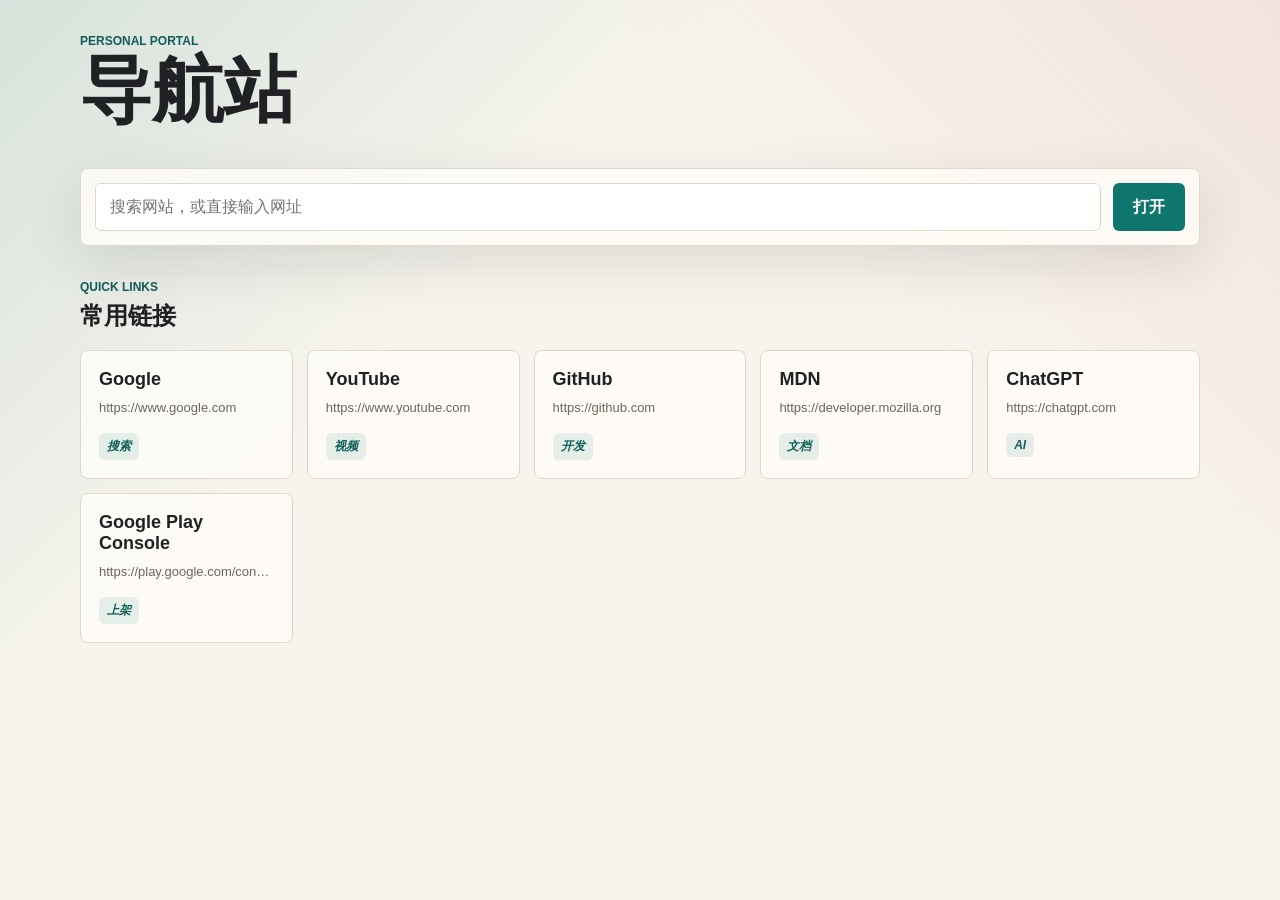
==== index.html @ 565649db "Add files via upload" ====
<!doctype html>
<html lang="zh-CN">
  <head>
    <meta charset="utf-8" />
    <meta name="viewport" content="width=device-width, initial-scale=1" />
    <title>导航站</title>
    <link rel="stylesheet" href="styles.css" />
  </head>
  <body>
    <main class="shell">
      <header class="topbar">
        <div>
          <p class="eyebrow">Personal Portal</p>
          <h1>导航站</h1>
        </div>
      </header>

      <section class="search-panel" aria-label="搜索">
        <form id="searchForm" class="search-form">
          <input
            id="searchInput"
            type="search"
            placeholder="搜索网站，或直接输入网址"
            autocomplete="off"
          />
          <button type="submit">打开</button>
        </form>
      </section>

      <section class="section-head">
        <div>
          <p class="eyebrow">Quick Links</p>
          <h2>常用链接</h2>
        </div>
        <button id="addLinkButton" class="admin-only" type="button">添加链接</button>
      </section>

      <section id="linkGrid" class="link-grid" aria-live="polite"></section>
    </main>

    <div id="modalBackdrop" class="modal-backdrop" hidden>
      <section class="modal" role="dialog" aria-modal="true" aria-labelledby="modalTitle">
        <button class="close-button" id="closeModal" type="button" aria-label="关闭">×</button>

        <form id="loginForm" class="modal-view">
          <h2 id="modalTitle">管理登录</h2>
          <p>登录后可添加或删除导航链接。</p>
          <label>
            管理密码
            <input id="passwordInput" type="password" autocomplete="current-password" />
          </label>
          <button type="submit">登录</button>
          <small id="loginHint">默认密码：admin123</small>
        </form>

        <form id="linkForm" class="modal-view" hidden>
          <h2>添加链接</h2>
          <label>
            名称
            <input id="linkName" type="text" placeholder="例如：Google" maxlength="24" />
          </label>
          <label>
            网址
            <input id="linkUrl" type="url" placeholder="https://example.com" />
          </label>
          <label>
            分类
            <input id="linkCategory" type="text" placeholder="工具 / 学习 / 工作" maxlength="18" />
          </label>
          <button type="submit">保存链接</button>
        </form>
      </section>
    </div>

    <script src="script.js"></script>
  </body>
</html>
---- styles.css ----
:root {
  color-scheme: light;
  --bg: #f7f4ed;
  --paper: #fffdf8;
  --ink: #202124;
  --muted: #6a665f;
  --line: #ded8cb;
  --accent: #0f766e;
  --accent-strong: #115e59;
  --warn: #b42318;
  --shadow: 0 18px 55px rgba(32, 33, 36, 0.12);
}

* {
  box-sizing: border-box;
}

body {
  margin: 0;
  min-height: 100vh;
  color: var(--ink);
  font-family: "Segoe UI", "Microsoft YaHei", Arial, sans-serif;
  background:
    linear-gradient(135deg, rgba(15, 118, 110, 0.14), transparent 34%),
    linear-gradient(225deg, rgba(180, 35, 24, 0.08), transparent 32%),
    var(--bg);
}

button,
input {
  font: inherit;
}

button {
  border: 0;
  cursor: pointer;
}

.shell {
  width: min(1120px, calc(100% - 32px));
  margin: 0 auto;
  padding: 34px 0 56px;
}

.topbar,
.section-head {
  display: flex;
  align-items: center;
  justify-content: space-between;
  gap: 18px;
}

.eyebrow {
  margin: 0 0 6px;
  color: var(--accent-strong);
  font-size: 12px;
  font-weight: 700;
  letter-spacing: 0;
  text-transform: uppercase;
}

h1,
h2 {
  margin: 0;
  letter-spacing: 0;
}

h1 {
  font-size: clamp(34px, 7vw, 72px);
  line-height: 1;
}

h2 {
  font-size: 24px;
}

.ghost-trigger {
  width: 18px;
  height: 18px;
  border-radius: 50%;
  background: rgba(15, 118, 110, 0.18);
  box-shadow: inset 0 0 0 1px rgba(15, 118, 110, 0.24);
}

.ghost-trigger:hover {
  background: var(--accent);
}

.search-panel {
  margin: 42px 0 34px;
  padding: 14px;
  border: 1px solid var(--line);
  border-radius: 8px;
  background: rgba(255, 253, 248, 0.82);
  box-shadow: var(--shadow);
  backdrop-filter: blur(10px);
}

.search-form {
  display: grid;
  grid-template-columns: 1fr auto;
  gap: 12px;
}

.search-form input,
.modal input {
  width: 100%;
  min-height: 48px;
  border: 1px solid var(--line);
  border-radius: 6px;
  padding: 0 14px;
  color: var(--ink);
  background: #fff;
  outline: none;
}

.search-form input:focus,
.modal input:focus {
  border-color: var(--accent);
  box-shadow: 0 0 0 3px rgba(15, 118, 110, 0.14);
}

.search-form button,
.admin-only,
.modal button[type="submit"] {
  min-height: 48px;
  border-radius: 6px;
  padding: 0 20px;
  color: #fff;
  font-weight: 700;
  background: var(--accent);
}

.search-form button:hover,
.admin-only:hover,
.modal button[type="submit"]:hover {
  background: var(--accent-strong);
}

.admin-only {
  display: none;
}

.is-admin .admin-only {
  display: inline-flex;
  align-items: center;
}

.link-grid {
  display: grid;
  grid-template-columns: repeat(auto-fit, minmax(190px, 1fr));
  gap: 14px;
  margin-top: 18px;
}

.link-card {
  position: relative;
  min-height: 126px;
  padding: 18px;
  border: 1px solid var(--line);
  border-radius: 8px;
  color: inherit;
  text-decoration: none;
  background: rgba(255, 253, 248, 0.86);
  transition: transform 0.18s ease, border-color 0.18s ease, box-shadow 0.18s ease;
}

.link-card:hover {
  transform: translateY(-3px);
  border-color: rgba(15, 118, 110, 0.45);
  box-shadow: 0 14px 32px rgba(32, 33, 36, 0.1);
}

.link-card strong {
  display: block;
  margin-bottom: 10px;
  font-size: 18px;
}

.link-card span {
  display: block;
  color: var(--muted);
  font-size: 13px;
  overflow: hidden;
  text-overflow: ellipsis;
  white-space: nowrap;
}

.category {
  display: inline-flex;
  max-width: 100%;
  margin-top: 18px;
  padding: 5px 8px;
  border-radius: 6px;
  color: var(--accent-strong);
  font-size: 12px;
  font-weight: 700;
  background: rgba(15, 118, 110, 0.1);
}

.delete-link {
  display: none;
  position: absolute;
  top: 10px;
  right: 10px;
  width: 28px;
  height: 28px;
  border-radius: 6px;
  color: var(--warn);
  background: rgba(180, 35, 24, 0.08);
}

.is-admin .delete-link {
  display: grid;
  place-items: center;
}

.modal-backdrop {
  position: fixed;
  inset: 0;
  display: grid;
  place-items: center;
  padding: 18px;
  background: rgba(32, 33, 36, 0.38);
}

.modal-backdrop[hidden] {
  display: none;
}

.modal {
  position: relative;
  width: min(420px, 100%);
  padding: 28px;
  border-radius: 8px;
  background: var(--paper);
  box-shadow: var(--shadow);
}

.close-button {
  position: absolute;
  top: 10px;
  right: 10px;
  width: 32px;
  height: 32px;
  border-radius: 6px;
  color: var(--muted);
  background: transparent;
  font-size: 24px;
  line-height: 1;
}

.modal-view {
  display: grid;
  gap: 14px;
}

.modal-view[hidden] {
  display: none;
}

.modal p,
.modal small {
  margin: 0;
  color: var(--muted);
}

.modal label {
  display: grid;
  gap: 7px;
  color: var(--muted);
  font-size: 14px;
  font-weight: 700;
}

@media (max-width: 620px) {
  .shell {
    width: min(100% - 22px, 1120px);
    padding-top: 22px;
  }

  .topbar,
  .section-head,
  .search-form {
    align-items: stretch;
    grid-template-columns: 1fr;
  }

  .topbar,
  .section-head {
    flex-direction: column;
  }

  .ghost-trigger {
    align-self: flex-end;
  }
}
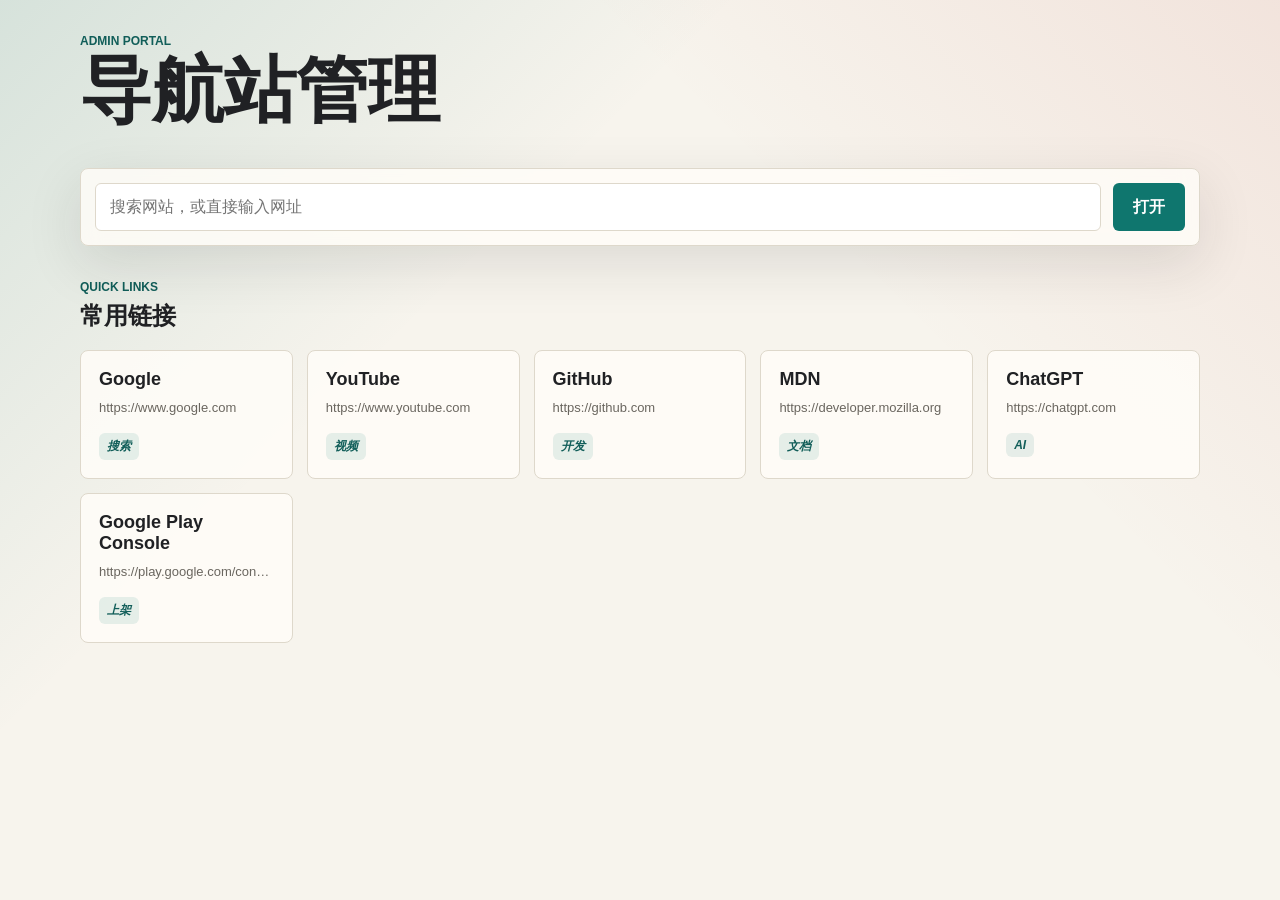
==== commit e518bc61: "Add files via upload" ====
--- a/index.html
+++ b/index.html
@@ -3,15 +3,16 @@
   <head>
     <meta charset="utf-8" />
     <meta name="viewport" content="width=device-width, initial-scale=1" />
-    <title>导航站</title>
+    <base href="../" />
+    <title>导航站管理</title>
     <link rel="stylesheet" href="styles.css" />
   </head>
   <body>
     <main class="shell">
       <header class="topbar">
         <div>
-          <p class="eyebrow">Personal Portal</p>
-          <h1>导航站</h1>
+          <p class="eyebrow">Admin Portal</p>
+          <h1>导航站管理</h1>
         </div>
       </header>
 
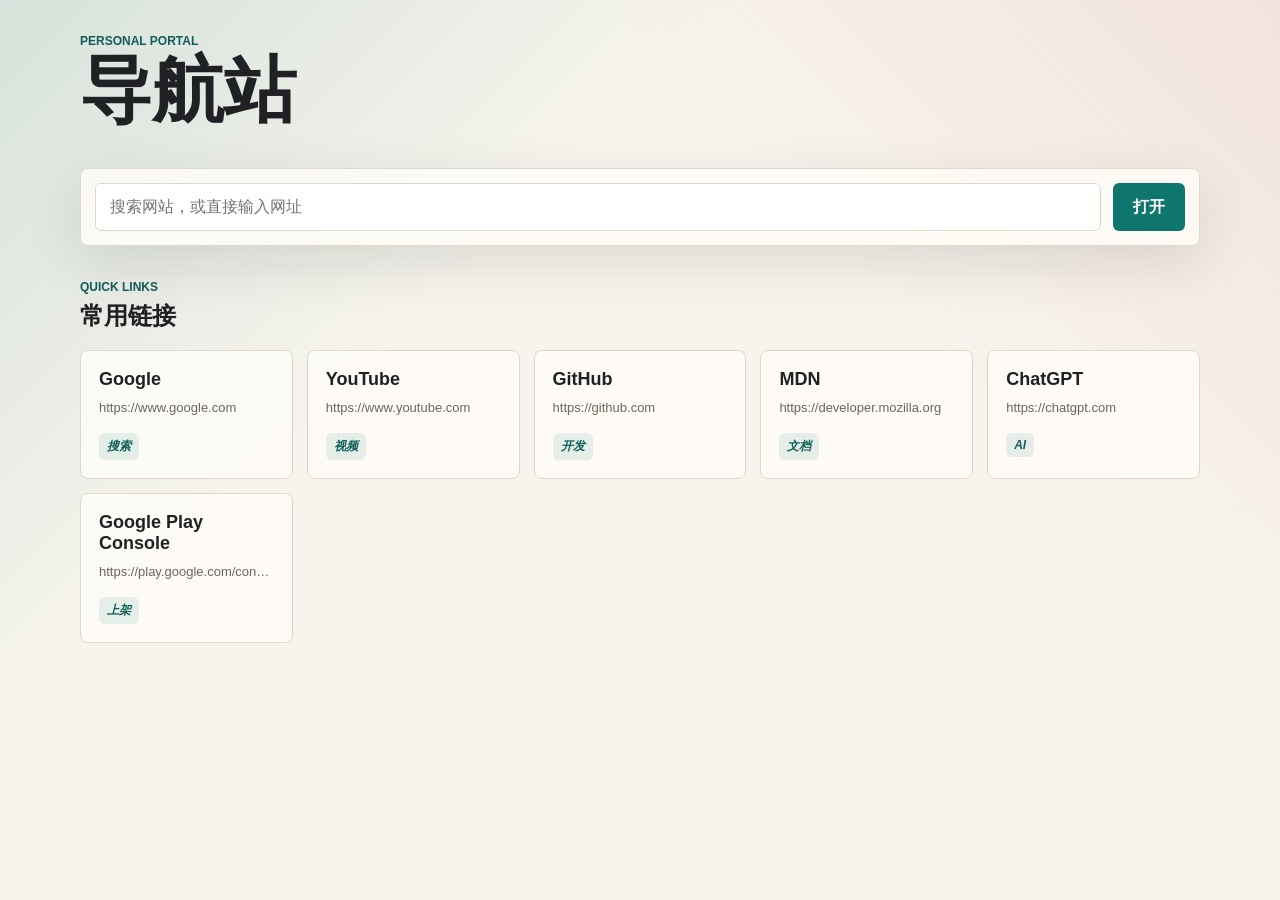
==== commit a3686322: "Add files via upload" ====
--- a/index.html
+++ b/index.html
@@ -3,16 +3,15 @@
   <head>
     <meta charset="utf-8" />
     <meta name="viewport" content="width=device-width, initial-scale=1" />
-    <base href="../" />
-    <title>导航站管理</title>
+    <title>导航站</title>
     <link rel="stylesheet" href="styles.css" />
   </head>
   <body>
     <main class="shell">
       <header class="topbar">
         <div>
-          <p class="eyebrow">Admin Portal</p>
-          <h1>导航站管理</h1>
+          <p class="eyebrow">Personal Portal</p>
+          <h1>导航站</h1>
         </div>
       </header>
 
